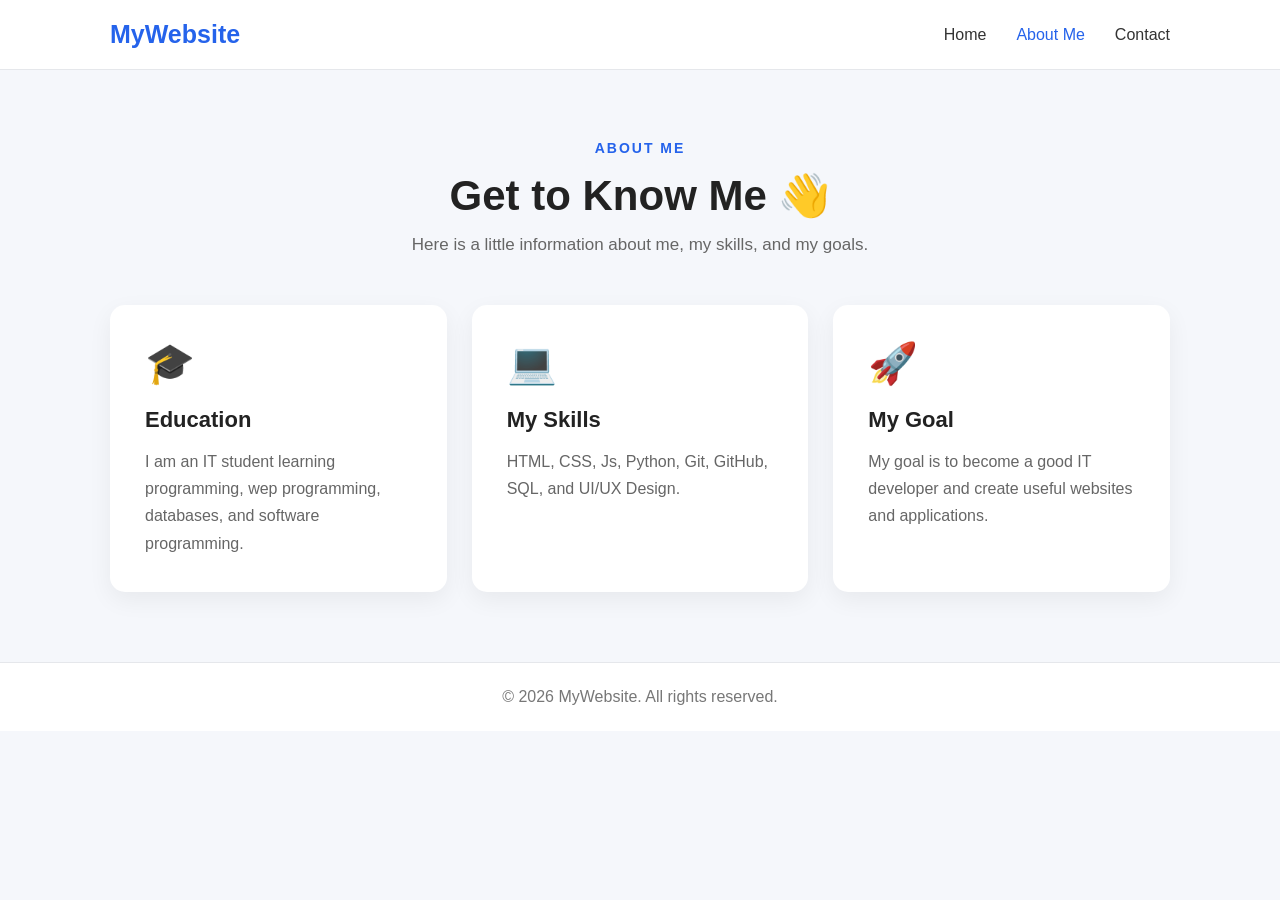
==== about.html @ 0fa42e54 "create new wepside Kunthea-09" ====
<!DOCTYPE html>
<html lang="en">
<head>
    <meta charset="UTF-8">
    <meta name="viewport" content="width=device-width, initial-scale=1.0">
    <title>My Website | About Me</title>
    <link rel="stylesheet" href="style.css">
</head>

<body>

    <header>
        <nav class="navbar">
            <h1 class="logo">MyWebsite</h1>

            <ul class="nav-links">
                <li><a href="index.html">Home</a></li>
                <li><a href="about.html" class="active">About Me</a></li>
                <li><a href="contact.html">Contact</a></li>
            </ul>
        </nav>
    </header>

    <main class="about-page">

        <section class="about-header">
            <p class="small-title">ABOUT ME</p>
            <h2>Get to Know Me 👋</h2>
            <p>
                Here is a little information about me,
                my skills, and my goals.
            </p>
        </section>

        <section class="about-grid">

            <div class="about-card">
                <div class="card-icon">🎓</div>
                <h3>Education</h3>
                <p>
                    I am an IT student learning programming,
                    wep programming, databases, and software programming.
                </p>
            </div>

            <div class="about-card">
                <div class="card-icon">💻</div>
                <h3>My Skills</h3>
                <p>
                    HTML, CSS, Js, Python, Git, GitHub,
                    SQL, and UI/UX Design.
                </p>
            </div>

            <div class="about-card">
                <div class="card-icon">🚀</div>
                <h3>My Goal</h3>
                <p>
                    My goal is to become a good IT developer
                    and create useful websites and applications.
                </p>
            </div>

        </section>

    </main>

    <footer>
        <p>© 2026 MyWebsite. All rights reserved.</p>
    </footer>

</body>
</html>
---- style.css ----
* {
    margin: 0;
    padding: 0;
    box-sizing: border-box;
}

body {
    font-family: Arial, sans-serif;
    background: #f5f7fb;
    color: #222;
    min-height: 100vh;
}

/* =========================
   NAVBAR
========================= */

header {
    background: #ffffff;
    border-bottom: 1px solid #e5e7eb;
}

.navbar {
    max-width: 1100px;
    margin: auto;
    padding: 20px;
    display: flex;
    justify-content: space-between;
    align-items: center;
}
img{
    padding: 10px;
    margin: 10px;
    width: 100%;
    height: 100%;
}

.logo {
    font-size: 25px;
    color: #2563eb;
}

.nav-links {
    display: flex;
    gap: 30px;
    list-style: none;
}

.nav-links a {
    text-decoration: none;
    color: #333;
    font-weight: 500;
    transition: 0.3s;
}

.nav-links a:hover,
.nav-links a.active {
    color: #2563eb;
}

/* =========================
   HOME
========================= */

.hero {
    max-width: 1100px;
    min-height: 75vh;
    margin: auto;
    padding: 80px 20px;

    display: flex;
    justify-content: space-between;
    align-items: center;
    gap: 50px;
}

.hero-content {
    max-width: 600px;
}

.small-title {
    color: #2563eb;
    font-size: 14px;
    font-weight: bold;
    letter-spacing: 2px;
    margin-bottom: 15px;
}

.hero h2 {
    font-size: 55px;
    margin-bottom: 20px;
}

.hero h2 span {
    color: #2563eb;
}

.hero-content > p:not(.small-title) {
    font-size: 18px;
    line-height: 1.7;
    color: #666;
    margin-bottom: 30px;
}

.btn {
    display: inline-block;
    background: #2563eb;
    color: white;
    padding: 14px 25px;
    border-radius: 8px;
    text-decoration: none;
    font-weight: bold;
}

.btn:hover {
    background: #1d4ed8;
}

/* Profile card */

.hero-card {
    width: 300px;
    padding: 50px 30px;
    text-align: center;
    background: white;
    border-radius: 20px;
    box-shadow: 0 10px 30px rgba(0, 0, 0, 0.08);
}

.profile-icon {
    font-size: 80px;
    margin-bottom: 20px;
}

.hero-card h3 {
    font-size: 24px;
    margin-bottom: 10px;
}

.hero-card p {
    color: #777;
}

/* =========================
   ABOUT PAGE
========================= */

.about-page {
    max-width: 1100px;
    margin: auto;
    padding: 70px 20px;
}

.about-header {
    text-align: center;
    margin-bottom: 50px;
}

.about-header h2,
.contact-header h2 {
    font-size: 42px;
    margin-bottom: 15px;
}

.about-header p:last-child,
.contact-header p:last-child {
    color: #666;
    font-size: 17px;
}

.about-grid {
    display: grid;
    grid-template-columns: repeat(3, 1fr);
    gap: 25px;
}

.about-card {
    background: white;
    padding: 35px;
    border-radius: 15px;
    box-shadow: 0 8px 25px rgba(0, 0, 0, 0.06);
}

.card-icon {
    font-size: 40px;
    margin-bottom: 20px;
}

.about-card h3 {
    font-size: 22px;
    margin-bottom: 15px;
}

.about-card p {
    color: #666;
    line-height: 1.7;
}

/* =========================
   CONTACT PAGE
========================= */

.contact-page {
    max-width: 700px;
    margin: auto;
    padding: 70px 20px;
}

.contact-header {
    text-align: center;
    margin-bottom: 40px;
}

.contact-form {
    background: white;
    padding: 35px;
    border-radius: 15px;
    box-shadow: 0 8px 25px rgba(0, 0, 0, 0.06);

    display: flex;
    flex-direction: column;
    gap: 10px;
}

.contact-form label {
    font-weight: bold;
    margin-top: 10px;
}

.contact-form input,
.contact-form textarea {
    width: 100%;
    padding: 13px;
    border: 1px solid #ddd;
    border-radius: 7px;
    font-size: 16px;
    font-family: inherit;
}

.contact-form input:focus,
.contact-form textarea:focus {
    outline: none;
    border-color: #2563eb;
}

.contact-form button {
    margin-top: 15px;
    padding: 14px;
    border: none;
    border-radius: 7px;
    background: #2563eb;
    color: white;
    font-size: 16px;
    font-weight: bold;
    cursor: pointer;
}

.contact-form button:hover {
    background: #1d4ed8;
}

/* =========================
   FOOTER
========================= */

footer {
    text-align: center;
    padding: 25px;
    background: white;
    color: #777;
    border-top: 1px solid #e5e7eb;
}

/* =========================
   RESPONSIVE
========================= */

@media (max-width: 768px) {

    .navbar {
        flex-direction: column;
        gap: 20px;
    }

    .nav-links {
        gap: 15px;
    }

    .hero {
        flex-direction: column;
        text-align: center;
    }

    .hero h2 {
        font-size: 40px;
    }

    .about-grid {
        grid-template-columns: 1fr;
    }

    .hero-card {
        width: 100%;
        max-width: 300px;
    }
}
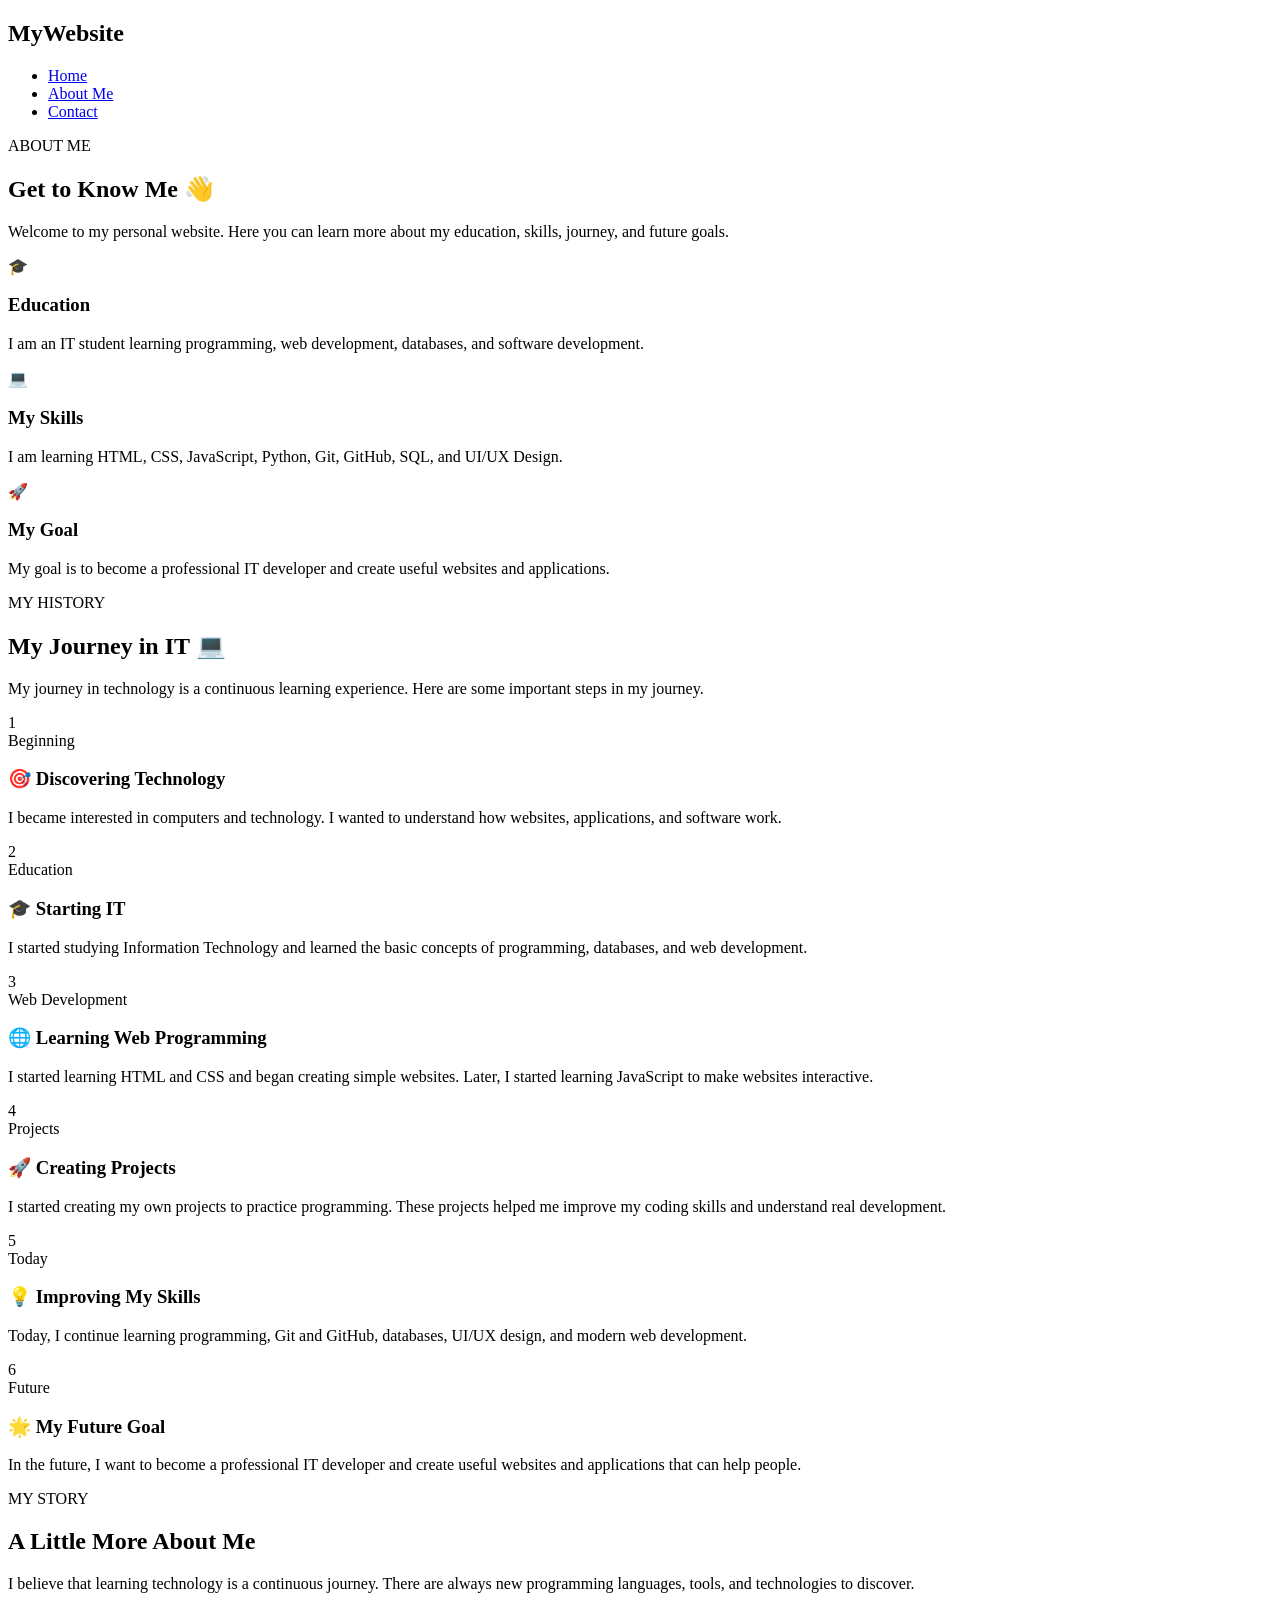
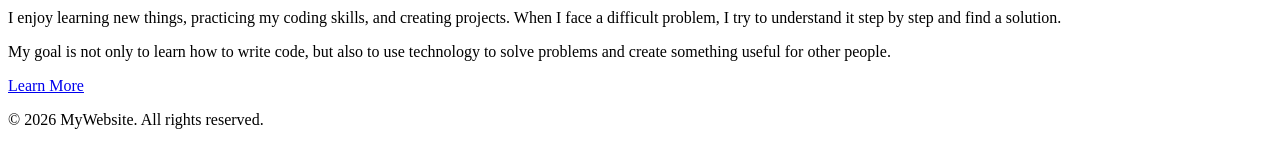
==== commit b66ca7b9: "New commit" ====
--- a/about.html
+++ b/about.html
@@ -9,65 +9,123 @@
 
 <body>
 
-    <header>
-        <nav class="navbar">
-            <h1 class="logo">MyWebsite</h1>
+<header> <nav class="navbar">
+    <h1 class="logo">MyWebsite</h1> 
+    <ul class="nav-links"> 
+        <li> <a href="index.html">Home</a> </li> 
+        <li> <a href="about.html" class="active">About Me</a> </li> 
+        <li> <a href="contact.html">Contact</a> </li> 
+    </ul> 
+</nav> 
+</header>  
 
-            <ul class="nav-links">
-                <li><a href="index.html">Home</a></li>
-                <li><a href="about.html" class="active">About Me</a></li>
-                <li><a href="contact.html">Contact</a></li>
-            </ul>
-        </nav>
-    </header>
+<main class="about-page"> 
+    <section class="about-header"> 
+        <p class="small-title"> ABOUT ME </p> 
+        <h2> Get to Know Me 👋 </h2> 
+        <p> Welcome to my personal website. 
+            Here you can learn more about my education, skills, journey, and future goals. 
+        </p> 
+    </section> 
+         
+    <section class="about-grid">
+        <div class="about-card"> 
+            <div class="card-icon"> 🎓 </div> 
+            <h3> Education </h3> 
+            <p> I am an IT student learning programming, web development, databases, and software development. </p> 
+        </div> 
 
-    <main class="about-page">
+        <div class="about-card"> 
+            <div class="card-icon"> 💻 </div> 
+            <h3> My Skills </h3> 
+            <p> I am learning HTML, CSS, JavaScript, Python, Git, GitHub, SQL, and UI/UX Design. </p> 
+        </div>
 
-        <section class="about-header">
-            <p class="small-title">ABOUT ME</p>
-            <h2>Get to Know Me 👋</h2>
-            <p>
-                Here is a little information about me,
-                my skills, and my goals.
-            </p>
-        </section>
+        <div class="about-card"> 
+            <div class="card-icon"> 🚀 </div> 
+            <h3> My Goal </h3> 
+            <p> My goal is to become a professional IT developer and create useful websites and applications. </p> 
+        </div> 
+    </section> 
+    
+    <section class="history-section"> 
+        <div class="history-header"> 
+            <p class="small-title"> MY HISTORY </p> 
+            <h2> My Journey in IT 💻 </h2> 
+            <p> My journey in technology is a continuous learning experience. Here are some important steps in my journey. </p> 
+        </div>
 
-        <section class="about-grid">
+        <div class="timeline">
+            <div class="timeline-item"> 
+                <div class="timeline-dot"> 1 </div>
 
-            <div class="about-card">
-                <div class="card-icon">🎓</div>
-                <h3>Education</h3>
-                <p>
-                    I am an IT student learning programming,
-                    wep programming, databases, and software programming.
-                </p>
+                <div class="timeline-content"> 
+                    <span class="timeline-year"> Beginning </span> 
+                    <h3> 🎯 Discovering Technology </h3> 
+                    <p> I became interested in computers and technology. I wanted to understand how websites, applications, and software work. </p> 
+                </div> 
+            </div>
+            <div class="timeline-item"> 
+                <div class="timeline-dot"> 2 </div>
+
+                <div class="timeline-content"> 
+                    <span class="timeline-year"> Education </span> 
+                    <h3> 🎓 Starting IT </h3> 
+                    <p> I started studying Information Technology and learned the basic concepts of programming, databases, and web development. </p> 
+                </div> 
             </div>
 
-            <div class="about-card">
-                <div class="card-icon">💻</div>
-                <h3>My Skills</h3>
-                <p>
-                    HTML, CSS, Js, Python, Git, GitHub,
-                    SQL, and UI/UX Design.
-                </p>
-            </div>
+            <div class="timeline-item"> 
+                <div class="timeline-dot"> 3 </div> 
+                <div class="timeline-content"> 
+                    <span class="timeline-year"> Web Development </span> 
+                    <h3> 🌐 Learning Web Programming </h3> 
+                    <p> I started learning HTML and CSS and began creating simple websites. Later, I started learning JavaScript to make websites interactive. </p> 
+                </div> 
+            </div>  
+            <div class="timeline-item"> 
+                <div class="timeline-dot"> 4 </div> 
+                <div class="timeline-content"> 
+                    <span class="timeline-year"> Projects </span> 
+                    <h3> 🚀 Creating Projects </h3> 
+                    <p> I started creating my own projects to practice programming. These projects helped me improve my coding skills and understand real development. </p> 
+                </div> 
+            </div> 
+            <div class="timeline-item"> 
+                <div class="timeline-dot"> 5 </div> 
+                <div class="timeline-content"> 
+                    <span class="timeline-year"> Today </span> 
+                    <h3> 💡 Improving My Skills </h3> 
+                    <p> Today, I continue learning programming, Git and GitHub, databases, UI/UX design, and modern web development. </p> 
+                </div> 
+            </div> 
+            <div class="timeline-item"> 
+                <div class="timeline-dot"> 6 </div> 
+                <div class="timeline-content"> 
+                    <span class="timeline-year"> Future </span> 
+                    <h3> 🌟 My Future Goal </h3> 
+                    <p> In the future, I want to become a professional IT developer and create useful websites and applications that can help people. </p> 
+                </div> 
+            </div> 
+        </div> 
+    </section>
+    
+    <section class="about-story"> 
+        <div class="story-content"> 
+            <p class="small-title"> MY STORY </p> 
+            <h2> A Little More About Me </h2> 
+            <p> I believe that learning technology is a continuous journey. There are always new programming languages, tools, and technologies to discover. </p> 
+            <p> I enjoy learning new things, practicing my coding skills, and creating projects. When I face a difficult problem, I try to understand it step by step and find a solution. </p> 
+            <p> My goal is not only to learn how to write code, but also to use technology to solve problems and create something useful for other people. </p> 
+        </div> 
+    </section> 
+</main>
+<a href="contact.html" class="btn">Learn More</a>
 
-            <div class="about-card">
-                <div class="card-icon">🚀</div>
-                <h3>My Goal</h3>
-                <p>
-                    My goal is to become a good IT developer
-                    and create useful websites and applications.
-                </p>
-            </div>
+<footer> 
+    <p> © 2026 MyWebsite. All rights reserved. </p> 
+</footer>
 
-        </section>
-
-    </main>
-
-    <footer>
-        <p>© 2026 MyWebsite. All rights reserved.</p>
-    </footer>
 
 </body>
 </html>
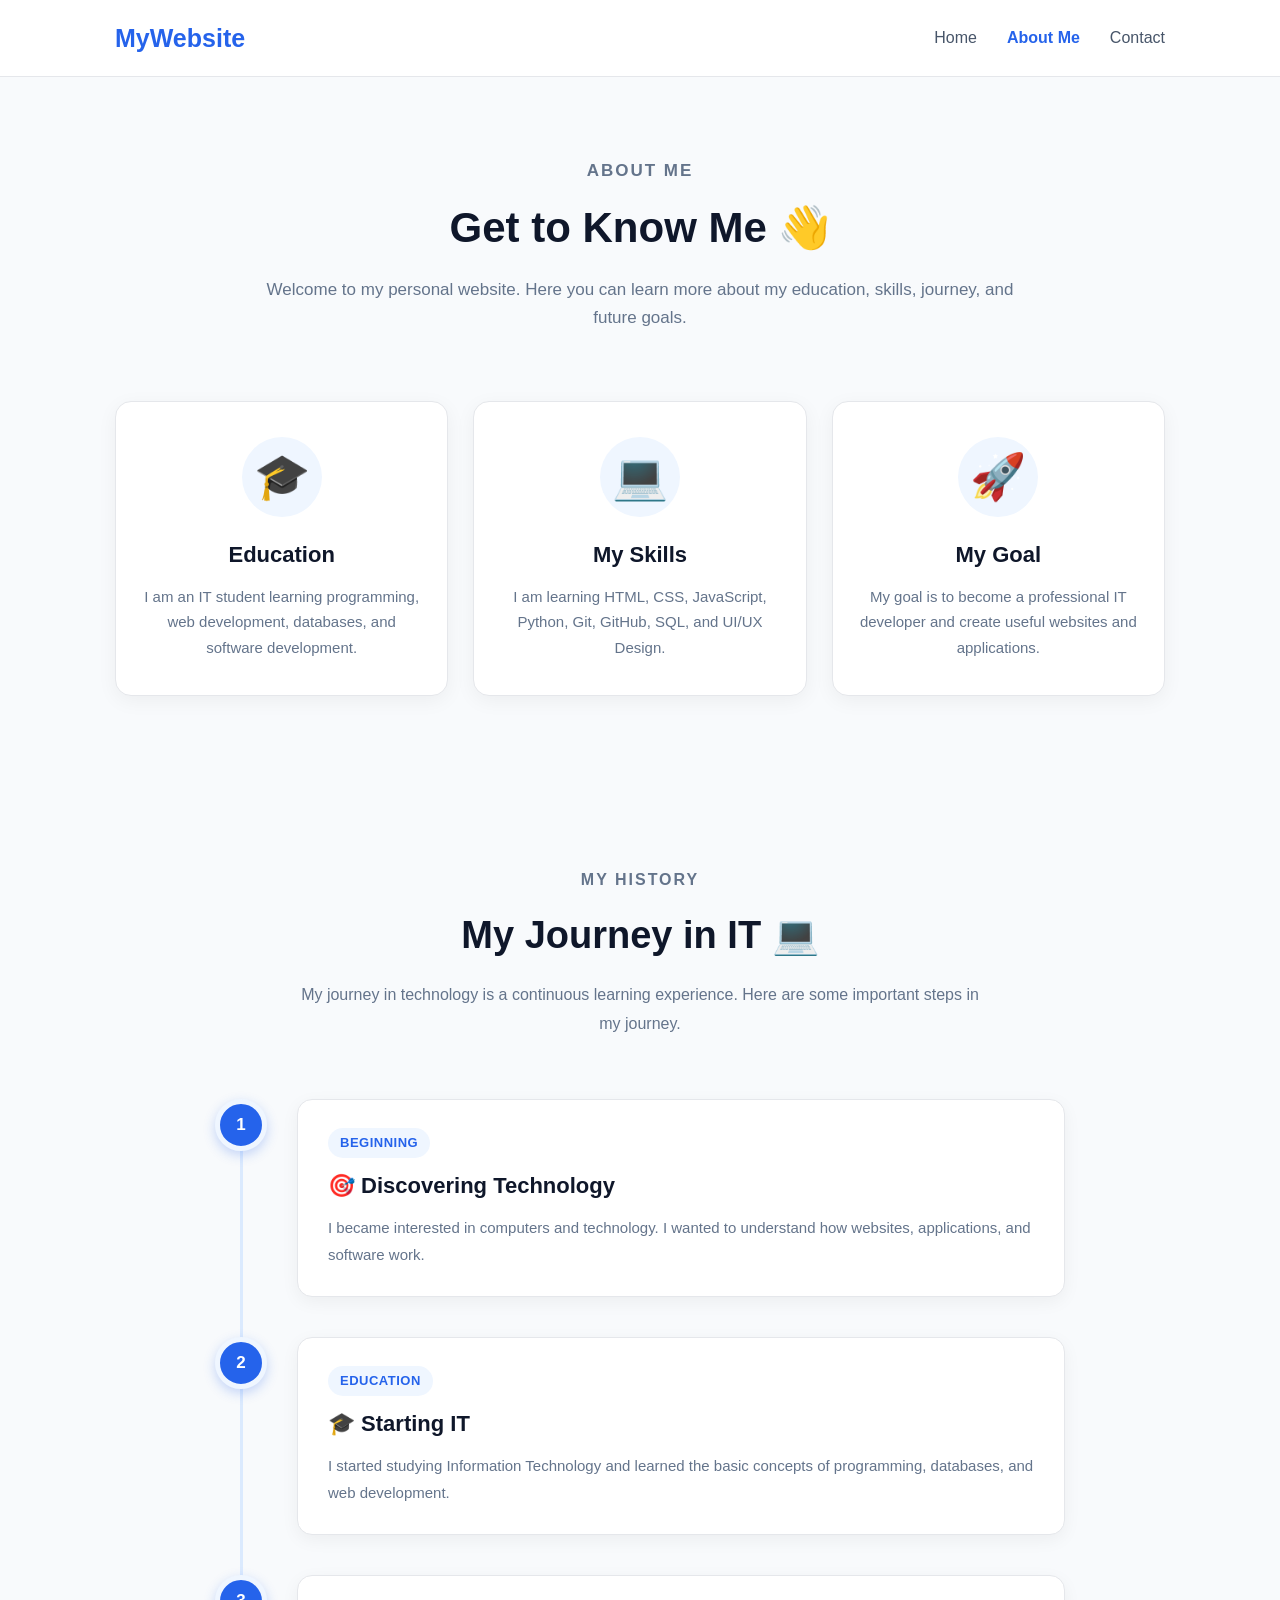
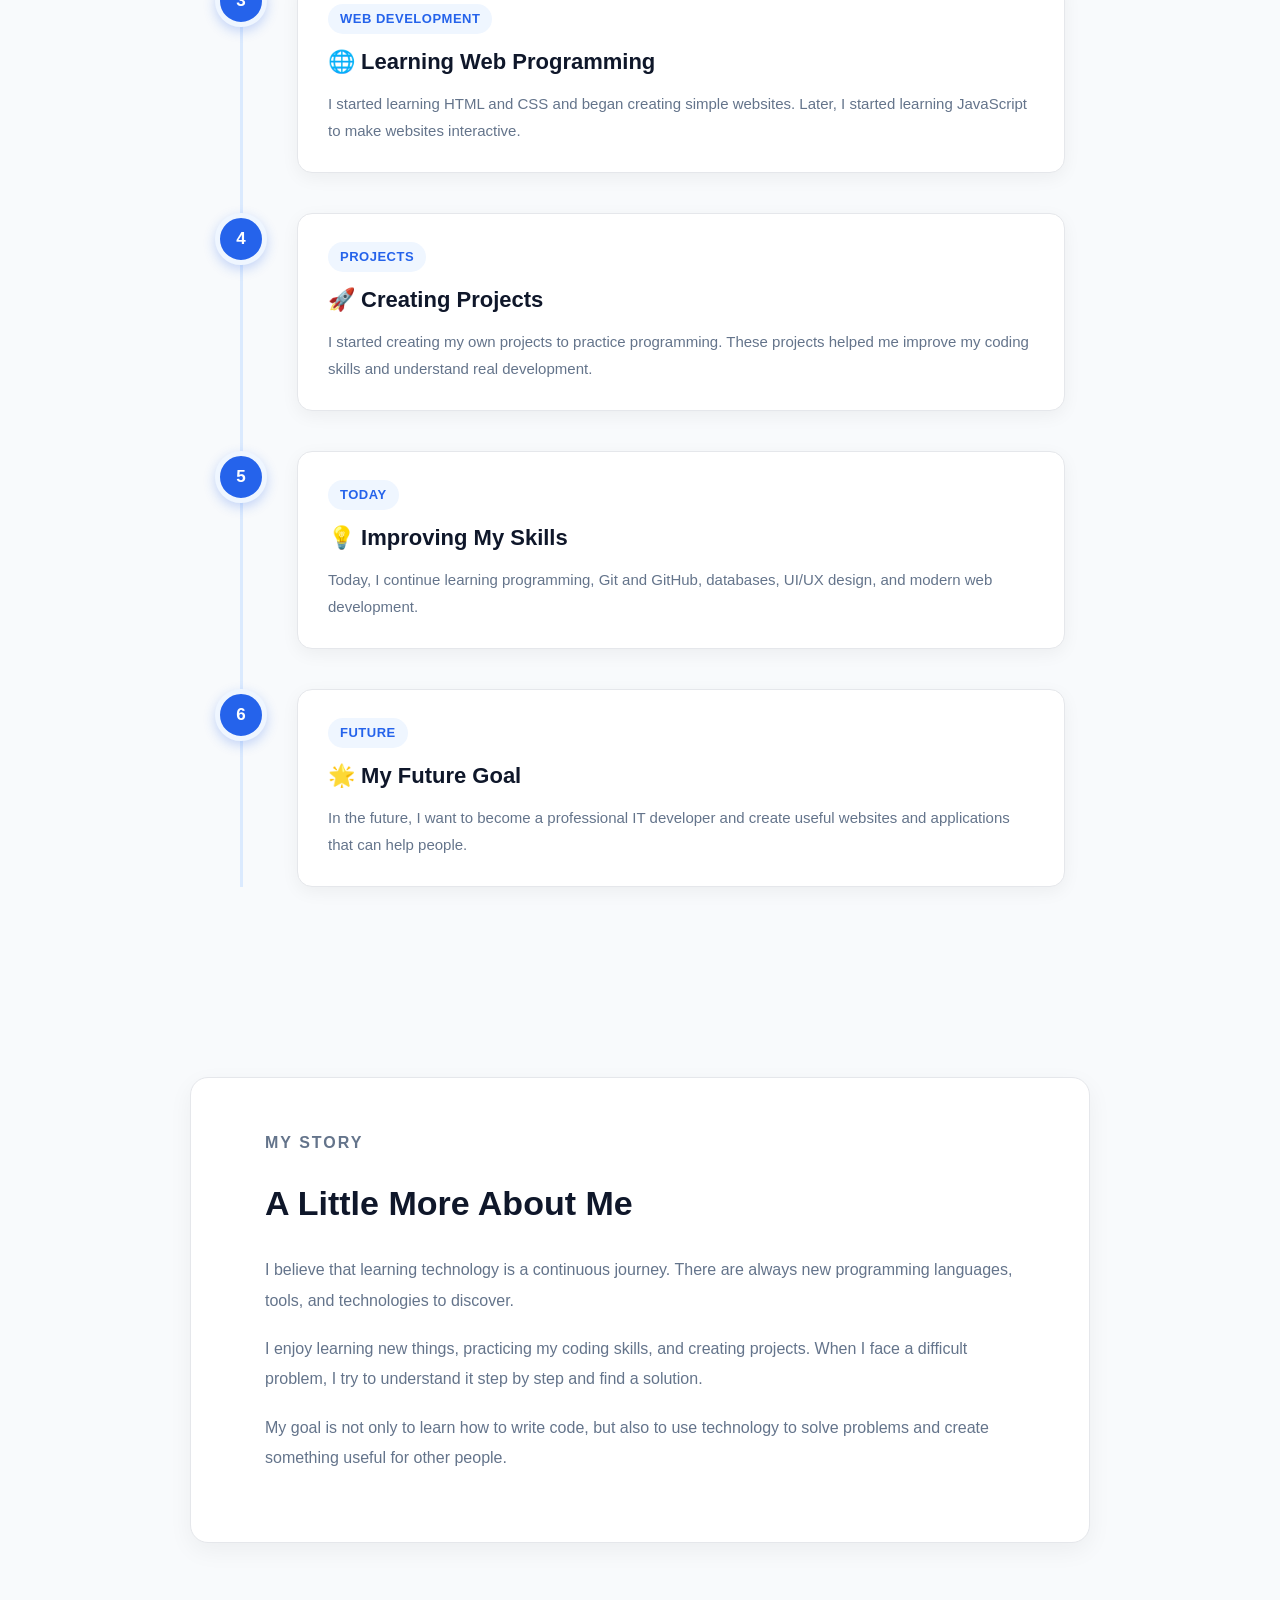
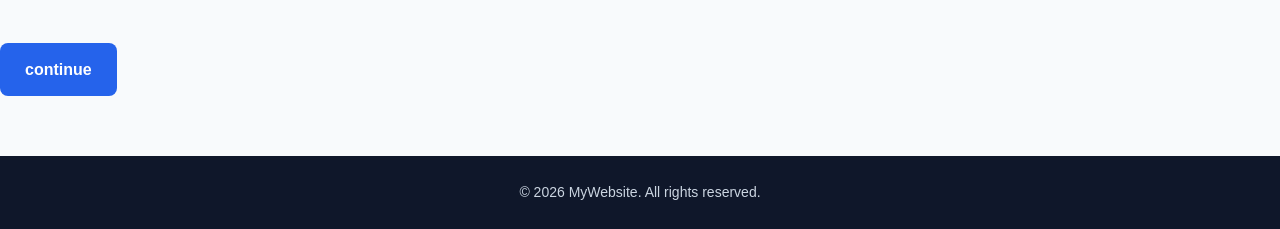
==== commit f970045e: "Create New page" ====
--- a/about.html
+++ b/about.html
@@ -120,7 +120,7 @@
         </div> 
     </section> 
 </main>
-<a href="contact.html" class="btn">Learn More</a>
+<a href="contact.html" class="btn">continue</a>
 
 <footer> 
     <p> © 2026 MyWebsite. All rights reserved. </p> 
--- a/style.css
+++ b/style.css
@@ -0,0 +1,1290 @@
+* {
+    margin: 0;
+    padding: 0;
+    box-sizing: border-box;
+}
+
+body {
+    font-family: Arial, sans-serif;
+    background: #f5f7fb;
+    color: #222;
+    min-height: 100vh;
+}
+
+/* =========================
+   NAVBAR
+========================= */
+
+header {
+    background: #ffffff;
+    border-bottom: 1px solid #e5e7eb;
+}
+
+.navbar {
+    max-width: 1100px;
+    margin: auto;
+    padding: 20px;
+    display: flex;
+    justify-content: space-between;
+    align-items: center;
+}
+img{
+    padding: 10px;
+    margin: 10px;
+    width: 100%;
+    height: 100%;
+}
+
+.logo {
+    font-size: 25px;
+    color: #2563eb;
+}
+
+.nav-links {
+    display: flex;
+    gap: 30px;
+    list-style: none;
+}
+
+.nav-links a {
+    text-decoration: none;
+    color: #333;
+    font-weight: 500;
+    transition: 0.3s;
+}
+
+.nav-links a:hover,
+.nav-links a.active {
+    color: #2563eb;
+}
+
+/* =========================
+   HOME
+========================= */
+
+.hero {
+    max-width: 1100px;
+    min-height: 75vh;
+    margin: auto;
+    padding: 80px 20px;
+
+    display: flex;
+    justify-content: space-between;
+    align-items: center;
+    gap: 50px;
+}
+
+.hero-content {
+    max-width: 600px;
+}
+
+.small-title {
+    color: #2563eb;
+    font-size: 14px;
+    font-weight: bold;
+    letter-spacing: 2px;
+    margin-bottom: 15px;
+}
+
+.hero h2 {
+    font-size: 55px;
+    margin-bottom: 20px;
+}
+
+.hero h2 span {
+    color: #2563eb;
+}
+
+.hero-content > p:not(.small-title) {
+    font-size: 18px;
+    line-height: 1.7;
+    color: #666;
+    margin-bottom: 30px;
+}
+
+.btn{
+    display: inline-block;
+    background: #2563eb;
+    color: white;
+    padding: 14px 25px;
+    border-radius: 8px;
+    text-decoration: none;
+    font-weight: bold;
+}
+
+.btn:hover {
+    background: #1d4ed8;
+}
+
+/* Profile card */
+
+.hero-card {
+    width: 300px;
+    padding: 50px 30px;
+    text-align: center;
+    background: white;
+    border-radius: 20px;
+    box-shadow: 0 10px 30px rgba(0, 0, 0, 0.08);
+}
+
+.profile-icon {
+    font-size: 80px;
+    margin-bottom: 20px;
+}
+
+.hero-card h3 {
+    font-size: 24px;
+    margin-bottom: 10px;
+}
+
+.hero-card p {
+    color: #777;
+}
+
+/* =========================
+   ABOUT PAGE
+========================= */
+
+/* =========================================
+   RESET
+========================================= */
+
+* {
+    margin: 0;
+    padding: 0;
+    box-sizing: border-box;
+}
+
+html {
+    scroll-behavior: smooth;
+}
+
+body {
+    font-family: Arial, Helvetica, sans-serif;
+    background: #f8fafc;
+    color: #1e293b;
+    line-height: 1.6;
+}
+
+
+/* =========================================
+   NAVBAR
+========================================= */
+
+header {
+    background: #ffffff;
+    border-bottom: 1px solid #e5e7eb;
+    position: sticky;
+    top: 0;
+    z-index: 1000;
+}
+
+.navbar {
+    max-width: 1100px;
+    margin: auto;
+    padding: 18px 25px;
+
+    display: flex;
+    align-items: center;
+    justify-content: space-between;
+}
+
+.logo {
+    font-size: 25px;
+    font-weight: 700;
+    color: #2563eb;
+}
+
+.nav-links {
+    list-style: none;
+
+    display: flex;
+    gap: 30px;
+}
+
+.nav-links a {
+    text-decoration: none;
+    color: #475569;
+    font-size: 16px;
+    font-weight: 500;
+
+    transition: 0.3s;
+}
+
+.nav-links a:hover {
+    color: #2563eb;
+}
+
+.nav-links a.active {
+    color: #2563eb;
+    font-weight: 700;
+}
+
+
+/* =========================================
+   MAIN ABOUT PAGE
+========================================= */
+
+.about-page {
+    max-width: 1100px;
+    margin: auto;
+    padding: 80px 25px;
+}
+
+
+/* =========================================
+   ABOUT HEADER
+========================================= */
+
+.about-header {
+    text-align: center;
+    max-width: 750px;
+    margin: 0 auto 70px;
+}
+
+.small-title {
+    color: #2563eb;
+    font-size: 14px;
+    font-weight: 700;
+    letter-spacing: 2px;
+    margin-bottom: 10px;
+}
+
+.about-header h2 {
+    font-size: 42px;
+    color: #0f172a;
+    margin-bottom: 15px;
+}
+
+.about-header p {
+    color: #64748b;
+    font-size: 17px;
+}
+
+
+/* =========================================
+   ABOUT CARDS
+========================================= */
+
+.about-grid {
+    display: grid;
+
+    grid-template-columns: repeat(3, 1fr);
+
+    gap: 25px;
+
+    margin-bottom: 100px;
+}
+
+.about-card {
+    background: #ffffff;
+
+    padding: 35px 25px;
+
+    border-radius: 16px;
+
+    border: 1px solid #e5e7eb;
+
+    text-align: center;
+
+    transition: 0.3s;
+
+    box-shadow: 0 5px 20px rgba(0, 0, 0, 0.05);
+}
+
+.about-card:hover {
+    transform: translateY(-8px);
+
+    box-shadow: 0 15px 30px rgba(0, 0, 0, 0.10);
+}
+
+.card-icon {
+    font-size: 45px;
+
+    width: 80px;
+    height: 80px;
+
+    margin: 0 auto 20px;
+
+    display: flex;
+    align-items: center;
+    justify-content: center;
+
+    background: #eff6ff;
+
+    border-radius: 50%;
+}
+
+.about-card h3 {
+    font-size: 22px;
+
+    margin-bottom: 12px;
+
+    color: #0f172a;
+}
+
+.about-card p {
+    color: #64748b;
+
+    font-size: 15px;
+
+    line-height: 1.7;
+}
+
+
+/* =========================================
+   HISTORY SECTION
+========================================= */
+
+.history-section {
+    max-width: 950px;
+
+    margin: 0 auto;
+
+    padding: 70px 0;
+}
+
+.history-header {
+    text-align: center;
+
+    max-width: 700px;
+
+    margin: 0 auto 60px;
+}
+
+.history-header h2 {
+    font-size: 38px;
+
+    color: #0f172a;
+
+    margin: 10px 0 15px;
+}
+
+.history-header p {
+    color: #64748b;
+
+    font-size: 16px;
+
+    line-height: 1.8;
+}
+
+
+/* =========================================
+   TIMELINE
+========================================= */
+
+.timeline {
+    position: relative;
+
+    max-width: 850px;
+
+    margin: auto;
+}
+
+
+/* Vertical line */
+
+.timeline::before {
+    content: "";
+
+    position: absolute;
+
+    left: 25px;
+
+    top: 0;
+
+    bottom: 0;
+
+    width: 3px;
+
+    background: #dbeafe;
+}
+
+
+/* Timeline item */
+
+.timeline-item {
+    position: relative;
+
+    display: flex;
+
+    align-items: flex-start;
+
+    gap: 30px;
+
+    margin-bottom: 40px;
+}
+
+
+/* =========================================
+   NUMBER CIRCLE
+========================================= */
+
+.timeline-dot {
+    flex-shrink: 0;
+
+    width: 52px;
+    height: 52px;
+
+    border-radius: 50%;
+
+    background: #2563eb;
+
+    color: #ffffff;
+
+    display: flex;
+
+    align-items: center;
+    justify-content: center;
+
+    font-size: 17px;
+
+    font-weight: bold;
+
+    border: 5px solid #eff6ff;
+
+    z-index: 2;
+
+    box-shadow: 0 4px 12px rgba(37, 99, 235, 0.25);
+}
+
+
+/* =========================================
+   TIMELINE CONTENT
+========================================= */
+
+.timeline-content {
+    flex: 1;
+
+    background: #ffffff;
+
+    padding: 28px 30px;
+
+    border-radius: 15px;
+
+    border: 1px solid #e5e7eb;
+
+    box-shadow: 0 5px 18px rgba(0, 0, 0, 0.05);
+
+    transition: 0.3s;
+}
+
+.timeline-content:hover {
+    transform: translateX(6px);
+
+    border-color: #bfdbfe;
+
+    box-shadow: 0 10px 25px rgba(0, 0, 0, 0.09);
+}
+
+
+/* Timeline category */
+
+.timeline-year {
+    display: inline-block;
+
+    color: #2563eb;
+
+    background: #eff6ff;
+
+    padding: 5px 12px;
+
+    border-radius: 20px;
+
+    font-size: 13px;
+
+    font-weight: 700;
+
+    text-transform: uppercase;
+
+    letter-spacing: 0.5px;
+
+    margin-bottom: 10px;
+}
+
+
+/* Timeline title */
+
+.timeline-content h3 {
+    font-size: 22px;
+
+    color: #0f172a;
+
+    margin-bottom: 10px;
+}
+
+
+/* Timeline paragraph */
+
+.timeline-content p {
+    color: #64748b;
+
+    font-size: 15px;
+
+    line-height: 1.8;
+}
+
+
+/* =========================================
+   MY STORY
+========================================= */
+
+.about-story {
+    max-width: 900px;
+
+    margin: 80px auto 20px;
+
+    padding: 50px;
+
+    background: #ffffff;
+
+    border-radius: 18px;
+
+    border: 1px solid #e5e7eb;
+
+    box-shadow: 0 8px 25px rgba(0, 0, 0, 0.05);
+}
+
+.story-content {
+    max-width: 750px;
+
+    margin: auto;
+}
+
+.story-content h2 {
+    font-size: 34px;
+
+    color: #0f172a;
+
+    margin: 10px 0 25px;
+}
+
+.story-content p {
+    color: #64748b;
+
+    font-size: 16px;
+
+    line-height: 1.9;
+
+    margin-bottom: 18px;
+}
+
+
+/* =========================================
+   FOOTER
+========================================= */
+
+footer {
+    background: #0f172a;
+
+    color: #cbd5e1;
+
+    text-align: center;
+
+    padding: 25px;
+
+    margin-top: 60px;
+}
+
+footer p {
+    font-size: 14px;
+}
+
+
+/* =========================================
+   RESPONSIVE TABLET
+========================================= */
+
+@media (max-width: 850px) {
+
+    .about-grid {
+        grid-template-columns: 1fr;
+
+        max-width: 600px;
+
+        margin-left: auto;
+        margin-right: auto;
+    }
+
+    .about-header h2 {
+        font-size: 36px;
+    }
+
+    .history-header h2 {
+        font-size: 32px;
+    }
+}
+
+
+/* =========================================
+   RESPONSIVE MOBILE
+========================================= */
+
+@media (max-width: 600px) {
+
+    .navbar {
+        padding: 15px 18px;
+
+        flex-direction: column;
+
+        gap: 15px;
+    }
+
+    .nav-links {
+        gap: 18px;
+    }
+
+    .nav-links a {
+        font-size: 14px;
+    }
+
+
+    .about-page {
+        padding: 55px 18px;
+    }
+
+
+    .about-header {
+        margin-bottom: 50px;
+    }
+
+    .about-header h2 {
+        font-size: 30px;
+    }
+
+    .about-header p {
+        font-size: 15px;
+    }
+
+
+    .about-grid {
+        margin-bottom: 60px;
+    }
+
+
+    .about-card {
+        padding: 30px 20px;
+    }
+
+
+    /* History */
+
+    .history-section {
+        padding: 40px 0;
+    }
+
+    .history-header {
+        margin-bottom: 45px;
+    }
+
+    .history-header h2 {
+        font-size: 28px;
+    }
+
+
+    /* Timeline */
+
+    .timeline::before {
+        left: 20px;
+    }
+
+    .timeline-item {
+        gap: 15px;
+
+        margin-bottom: 30px;
+    }
+
+    .timeline-dot {
+        width: 42px;
+        height: 42px;
+
+        font-size: 14px;
+
+        border-width: 4px;
+    }
+
+
+    .timeline-content {
+        padding: 20px 18px;
+    }
+
+    .timeline-content h3 {
+        font-size: 19px;
+    }
+
+    .timeline-content p {
+        font-size: 14px;
+    }
+
+
+    /* My Story */
+
+    .about-story {
+        margin: 50px 0 20px;
+
+        padding: 30px 20px;
+    }
+
+    .story-content h2 {
+        font-size: 27px;
+    }
+
+    .story-content p {
+        font-size: 15px;
+    }
+
+
+    /* Footer */
+
+    footer {
+        padding: 20px 15px;
+    }
+
+    .btn{
+    display: inline-block;
+    background: #2563eb;
+    color: white;
+    padding: 14px 25px;
+    border-radius: 8px;
+    text-decoration: none;
+    font-weight: bold;
+    justify-content: c;
+}
+}
+
+/* =========================
+   CONTACT PAGE
+========================= */
+.contact-header {
+    max-width: 750px;
+    margin: 0 auto 70px;
+    text-align: center;
+}
+
+.contact-header .small-title {
+    color: #2563eb;
+    font-size: 14px;
+    font-weight: 700;
+    letter-spacing: 2px;
+    margin-bottom: 10px;
+}
+
+.contact-header h2 {
+    font-size: 42px;
+    color: #0f172a;
+    margin: 10px 0 15px;
+}
+
+.contact-header p {
+    color: #64748b;
+    font-size: 17px;
+    line-height: 1.7;
+}
+
+
+/* =========================================
+   IT WORK SECTION
+========================================= */
+
+.it-work {
+    max-width: 1100px;
+    margin: 0 auto 100px;
+}
+
+.it-work-header {
+    max-width: 700px;
+    margin: 0 auto 50px;
+    text-align: center;
+}
+
+.it-work-header .small-title {
+    color: #2563eb;
+    font-size: 14px;
+    font-weight: 700;
+    letter-spacing: 2px;
+    margin-bottom: 10px;
+}
+
+.it-work-header h2 {
+    font-size: 36px;
+    color: #0f172a;
+    margin: 10px 0 15px;
+}
+
+.it-work-header p {
+    color: #64748b;
+    font-size: 16px;
+    line-height: 1.7;
+}
+
+
+/* =========================================
+   IT WORK GRID
+========================================= */
+
+.work-grid {
+    display: grid;
+
+    grid-template-columns: repeat(3, 1fr);
+
+    gap: 25px;
+}
+
+
+/* =========================================
+   IT WORK CARD
+========================================= */
+
+.work-card {
+    background: #ffffff;
+
+    padding: 35px 25px;
+
+    border: 1px solid #e5e7eb;
+
+    border-radius: 16px;
+
+    text-align: center;
+
+    box-shadow: 0 5px 20px rgba(0, 0, 0, 0.05);
+
+    transition: all 0.3s ease;
+}
+
+
+/* Card hover */
+
+.work-card:hover {
+    transform: translateY(-8px);
+
+    border-color: #bfdbfe;
+
+    box-shadow: 0 15px 30px rgba(0, 0, 0, 0.10);
+}
+
+
+/* =========================================
+   WORK ICON
+========================================= */
+
+.work-icon {
+    width: 75px;
+    height: 75px;
+
+    margin: 0 auto 20px;
+
+    display: flex;
+    align-items: center;
+    justify-content: center;
+
+    background: #eff6ff;
+
+    border-radius: 50%;
+
+    font-size: 36px;
+
+    transition: 0.3s;
+}
+
+
+/* Icon hover */
+
+.work-card:hover .work-icon {
+    transform: scale(1.1);
+}
+
+
+/* =========================================
+   WORK TITLE
+========================================= */
+
+.work-card h3 {
+    color: #0f172a;
+
+    font-size: 21px;
+
+    margin-bottom: 12px;
+}
+
+
+/* =========================================
+   WORK DESCRIPTION
+========================================= */
+
+.work-card p {
+    color: #64748b;
+
+    font-size: 15px;
+
+    line-height: 1.7;
+}
+
+
+/* =========================================
+   CONTACT AREA
+========================================= */
+
+.contact-area {
+    max-width: 1100px;
+
+    margin: 0 auto;
+
+    display: grid;
+
+    grid-template-columns: 1fr 1fr;
+
+    gap: 50px;
+
+    align-items: start;
+}
+
+
+/* =========================================
+   CONTACT INFORMATION
+========================================= */
+
+.contact-info {
+    padding: 20px 0;
+}
+
+.contact-info .small-title {
+    color: #2563eb;
+
+    font-size: 14px;
+
+    font-weight: 700;
+
+    letter-spacing: 2px;
+
+    margin-bottom: 10px;
+}
+
+.contact-info h2 {
+    color: #0f172a;
+
+    font-size: 34px;
+
+    margin: 10px 0 20px;
+}
+
+.contact-info > p {
+    color: #64748b;
+
+    font-size: 16px;
+
+    line-height: 1.8;
+
+    max-width: 500px;
+}
+
+
+/* =========================================
+   CONTACT DETAILS
+========================================= */
+
+.contact-details {
+    margin-top: 35px;
+}
+
+.contact-detail {
+    display: flex;
+
+    align-items: center;
+
+    gap: 18px;
+
+    margin-bottom: 25px;
+}
+
+
+/* Contact icon */
+
+.contact-detail > span {
+    width: 52px;
+    height: 52px;
+
+    flex-shrink: 0;
+
+    display: flex;
+
+    align-items: center;
+    justify-content: center;
+
+    background: #eff6ff;
+
+    border-radius: 50%;
+
+    font-size: 23px;
+}
+
+
+/* Contact title */
+
+.contact-detail h3 {
+    color: #0f172a;
+
+    font-size: 17px;
+
+    margin-bottom: 3px;
+}
+
+
+/* Contact text */
+
+.contact-detail p {
+    color: #64748b;
+
+    font-size: 14px;
+
+    margin: 0;
+}
+
+
+/* =========================================
+   CONTACT FORM
+========================================= */
+
+.contact-form {
+    background: #ffffff;
+
+    padding: 35px;
+
+    border-radius: 18px;
+
+    border: 1px solid #e5e7eb;
+
+    box-shadow: 0 8px 25px rgba(0, 0, 0, 0.06);
+}
+
+
+/* =========================================
+   FORM LABEL
+========================================= */
+
+.contact-form label {
+    display: block;
+
+    color: #334155;
+
+    font-size: 15px;
+
+    font-weight: 600;
+
+    margin-top: 18px;
+
+    margin-bottom: 8px;
+}
+
+.contact-form label:first-child {
+    margin-top: 0;
+}
+
+
+/* =========================================
+   FORM INPUTS
+========================================= */
+
+.contact-form input,
+.contact-form select,
+.contact-form textarea {
+    width: 100%;
+
+    padding: 13px 15px;
+
+    border: 1px solid #cbd5e1;
+
+    border-radius: 8px;
+
+    background: #ffffff;
+
+    color: #334155;
+
+    font-family: Arial, Helvetica, sans-serif;
+
+    font-size: 15px;
+
+    outline: none;
+
+    transition: 0.3s;
+}
+
+
+/* Focus */
+
+.contact-form input:focus,
+.contact-form select:focus,
+.contact-form textarea:focus {
+    border-color: #2563eb;
+
+    box-shadow: 0 0 0 3px #dbeafe;
+}
+
+
+/* Placeholder */
+
+.contact-form input::placeholder,
+.contact-form textarea::placeholder {
+    color: #94a3b8;
+}
+
+
+/* Textarea */
+
+.contact-form textarea {
+    resize: vertical;
+
+    min-height: 140px;
+}
+
+
+/* =========================================
+   SELECT
+========================================= */
+
+.contact-form select {
+    cursor: pointer;
+}
+
+
+/* =========================================
+   SEND BUTTON
+========================================= */
+
+.contact-form button {
+    width: 100%;
+
+    margin-top: 25px;
+
+    padding: 14px 20px;
+
+    border: none;
+
+    border-radius: 8px;
+
+    background: #2563eb;
+
+    color: #ffffff;
+
+    font-size: 16px;
+
+    font-weight: 600;
+
+    cursor: pointer;
+
+    transition: all 0.3s ease;
+}
+
+
+/* Button hover */
+
+.contact-form button:hover {
+    background: #1d4ed8;
+
+    transform: translateY(-2px);
+
+    box-shadow: 0 8px 18px rgba(37, 99, 235, 0.25);
+}
+
+
+/* Button click */
+
+.contact-form button:active {
+    transform: translateY(0);
+}
+
+
+/* =========================================
+   TABLET
+========================================= */
+
+@media (max-width: 900px) {
+
+    .work-grid {
+        grid-template-columns: repeat(2, 1fr);
+    }
+
+    .contact-area {
+        grid-template-columns: 1fr;
+
+        gap: 40px;
+    }
+
+}
+
+
+/* =========================================
+   MOBILE
+========================================= */
+
+@media (max-width: 600px) {
+
+    .contact-header {
+        margin-bottom: 50px;
+    }
+
+    .contact-header h2 {
+        font-size: 30px;
+    }
+
+    .contact-header p {
+        font-size: 15px;
+    }
+
+
+    /* IT Work */
+
+    .it-work {
+        margin-bottom: 60px;
+    }
+
+    .it-work-header {
+        margin-bottom: 35px;
+    }
+
+    .it-work-header h2 {
+        font-size: 28px;
+    }
+
+    .it-work-header p {
+        font-size: 15px;
+    }
+
+
+    .work-grid {
+        grid-template-columns: 1fr;
+
+        gap: 20px;
+    }
+
+
+    .work-card {
+        padding: 30px 20px;
+    }
+
+
+    /* Contact */
+
+    .contact-area {
+        grid-template-columns: 1fr;
+
+        gap: 30px;
+    }
+
+
+    .contact-info {
+        padding: 0;
+    }
+
+
+    .contact-info h2 {
+        font-size: 28px;
+    }
+
+
+    /* Form */
+
+    .contact-form {
+        padding: 25px 20px;
+    }
+
+}
